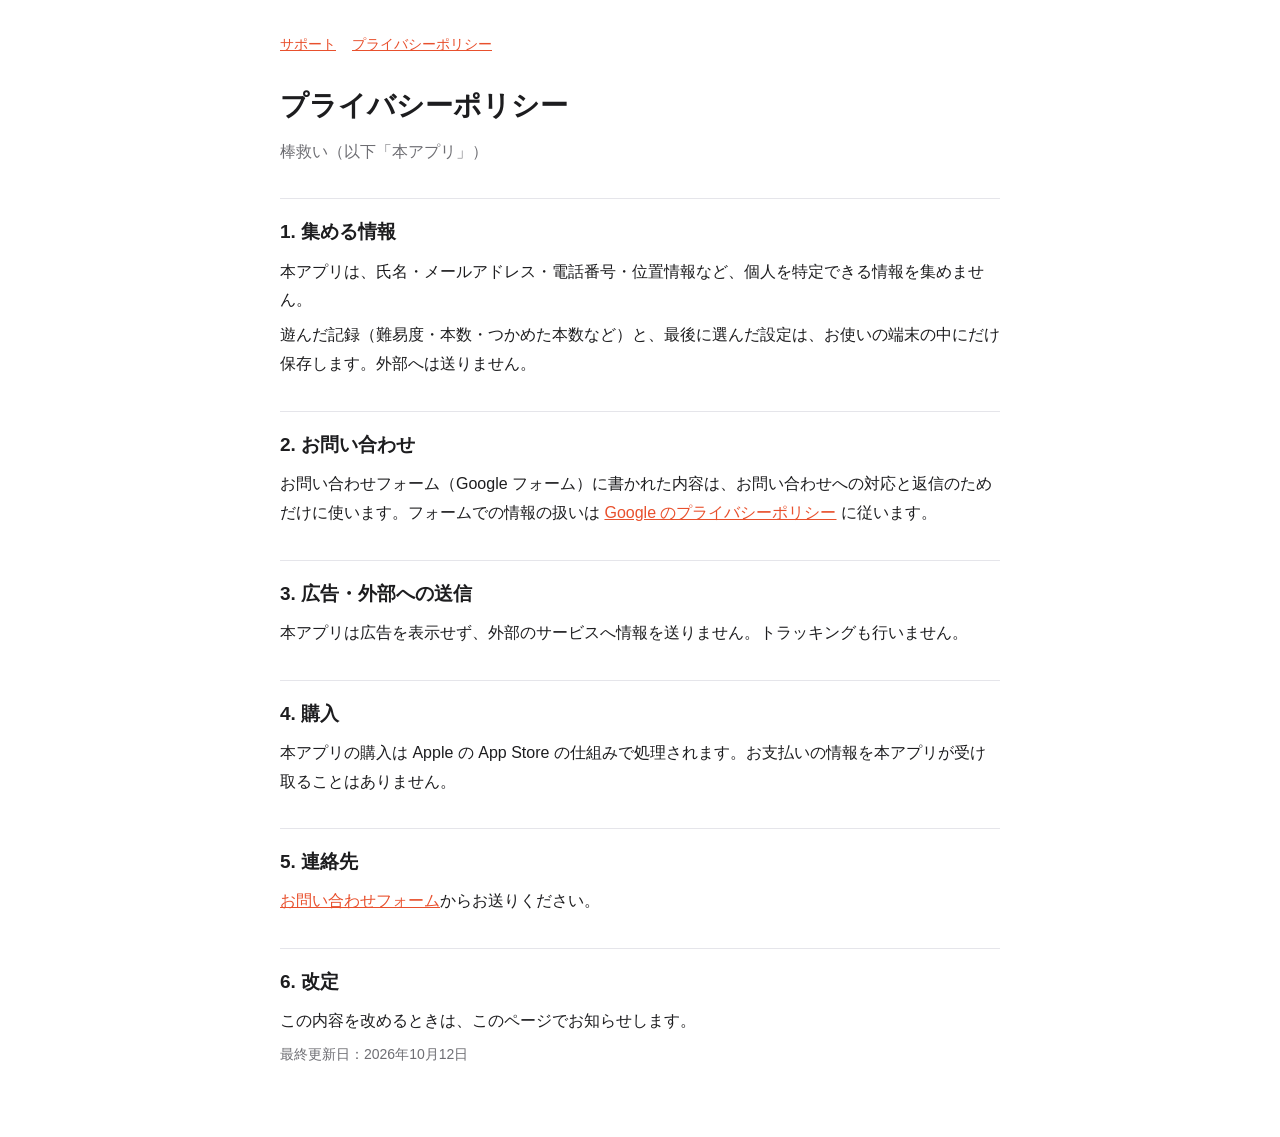
==== privacy.html @ ddb32e53 "サポートとプライバシーポリシーのページを追加 Co-Authored-By: Claude Opus 5.5 <noreply@anthropic.com>" ====
<!doctype html>
<html lang="ja">
<head>
<meta charset="utf-8">
<meta name="viewport" content="width=device-width, initial-scale=1">
<title>棒救い プライバシーポリシー</title>
<link rel="stylesheet" href="style.css">
</head>
<body>
<main>
  <nav><a href="./">サポート</a><a href="privacy.html">プライバシーポリシー</a></nav>
  <h1>プライバシーポリシー</h1>
  <p class="lead">棒救い（以下「本アプリ」）</p>

  <h2>1. 集める情報</h2>
  <p>本アプリは、氏名・メールアドレス・電話番号・位置情報など、個人を特定できる情報を集めません。</p>
  <p>遊んだ記録（難易度・本数・つかめた本数など）と、最後に選んだ設定は、お使いの端末の中にだけ保存します。外部へは送りません。</p>

  <h2>2. お問い合わせ</h2>
  <p>お問い合わせフォーム（Google フォーム）に書かれた内容は、お問い合わせへの対応と返信のためだけに使います。フォームでの情報の扱いは <a href="https://policies.google.com/privacy">Google のプライバシーポリシー</a> に従います。</p>

  <h2>3. 広告・外部への送信</h2>
  <p>本アプリは広告を表示せず、外部のサービスへ情報を送りません。トラッキングも行いません。</p>

  <h2>4. 購入</h2>
  <p>本アプリの購入は Apple の App Store の仕組みで処理されます。お支払いの情報を本アプリが受け取ることはありません。</p>

  <h2>5. 連絡先</h2>
  <p><a href="https://docs.google.com/forms/d/e/1FAIpQLSeobuDSJVzOLX7OcrR3Wm3KtG_6bRL6JvVUFuvUXQr4KMpA9w/viewform">お問い合わせフォーム</a>からお送りください。</p>

  <h2>6. 改定</h2>
  <p>この内容を改めるときは、このページでお知らせします。</p>
  <p class="muted">最終更新日：2026年10月12日</p>
</main>
</body>
</html>
---- style.css ----
:root { --bg: #ffffff; --text: #1d1d1f; --muted: #6e6e73; --line: #e5e5ea; --accent: #e8502d; }
@media (prefers-color-scheme: dark) {
  :root { --bg: #0a0d10; --text: #f5f5f7; --muted: #a1a1a6; --line: #2c2c2e; --accent: #ff7a59; }
}
body { margin: 0; background: var(--bg); color: var(--text); font: 16px/1.8 -apple-system, BlinkMacSystemFont, "Hiragino Sans", sans-serif; }
main { max-width: 720px; margin: 0 auto; padding: 32px 16px 64px; }
h1 { font-size: 28px; margin: 0 0 4px; }
h2 { font-size: 19px; margin: 32px 0 8px; padding-top: 16px; border-top: 1px solid var(--line); }
p, li { margin: 6px 0; }
.lead { color: var(--muted); margin-bottom: 24px; }
.muted { color: var(--muted); font-size: 14px; }
a { color: var(--accent); }
nav { display: flex; gap: 16px; margin-bottom: 24px; font-size: 14px; }
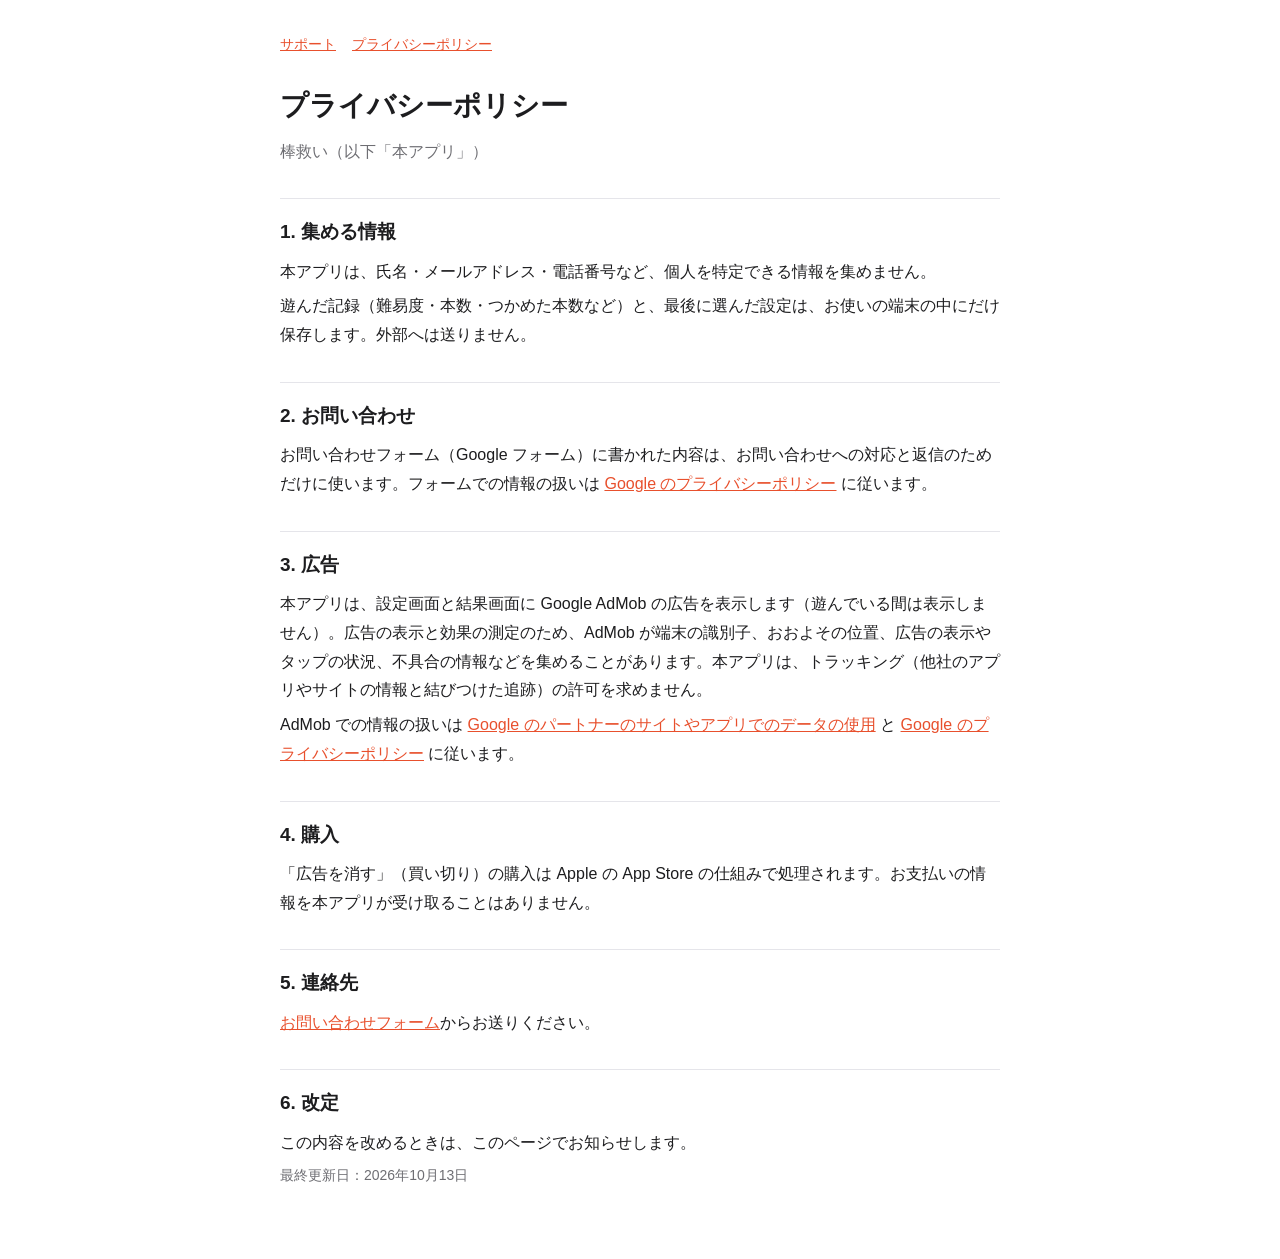
==== commit 5c29f9e7: "プライバシーポリシーとサポートに広告と購入の説明を追加 Co-Authored-By: Claude Opus 5.5 <noreply@anthropic.com>" ====
--- a/privacy.html
+++ b/privacy.html
@@ -13,24 +13,25 @@
   <p class="lead">棒救い（以下「本アプリ」）</p>
 
   <h2>1. 集める情報</h2>
-  <p>本アプリは、氏名・メールアドレス・電話番号・位置情報など、個人を特定できる情報を集めません。</p>
+  <p>本アプリは、氏名・メールアドレス・電話番号など、個人を特定できる情報を集めません。</p>
   <p>遊んだ記録（難易度・本数・つかめた本数など）と、最後に選んだ設定は、お使いの端末の中にだけ保存します。外部へは送りません。</p>
 
   <h2>2. お問い合わせ</h2>
   <p>お問い合わせフォーム（Google フォーム）に書かれた内容は、お問い合わせへの対応と返信のためだけに使います。フォームでの情報の扱いは <a href="https://policies.google.com/privacy">Google のプライバシーポリシー</a> に従います。</p>
 
-  <h2>3. 広告・外部への送信</h2>
-  <p>本アプリは広告を表示せず、外部のサービスへ情報を送りません。トラッキングも行いません。</p>
+  <h2>3. 広告</h2>
+  <p>本アプリは、設定画面と結果画面に Google AdMob の広告を表示します（遊んでいる間は表示しません）。広告の表示と効果の測定のため、AdMob が端末の識別子、おおよその位置、広告の表示やタップの状況、不具合の情報などを集めることがあります。本アプリは、トラッキング（他社のアプリやサイトの情報と結びつけた追跡）の許可を求めません。</p>
+  <p>AdMob での情報の扱いは <a href="https://policies.google.com/technologies/partner-sites">Google のパートナーのサイトやアプリでのデータの使用</a> と <a href="https://policies.google.com/privacy">Google のプライバシーポリシー</a> に従います。</p>
 
   <h2>4. 購入</h2>
-  <p>本アプリの購入は Apple の App Store の仕組みで処理されます。お支払いの情報を本アプリが受け取ることはありません。</p>
+  <p>「広告を消す」（買い切り）の購入は Apple の App Store の仕組みで処理されます。お支払いの情報を本アプリが受け取ることはありません。</p>
 
   <h2>5. 連絡先</h2>
   <p><a href="https://docs.google.com/forms/d/e/1FAIpQLSeobuDSJVzOLX7OcrR3Wm3KtG_6bRL6JvVUFuvUXQr4KMpA9w/viewform">お問い合わせフォーム</a>からお送りください。</p>
 
   <h2>6. 改定</h2>
   <p>この内容を改めるときは、このページでお知らせします。</p>
-  <p class="muted">最終更新日：2026年10月12日</p>
+  <p class="muted">最終更新日：2026年10月13日</p>
 </main>
 </body>
 </html>
